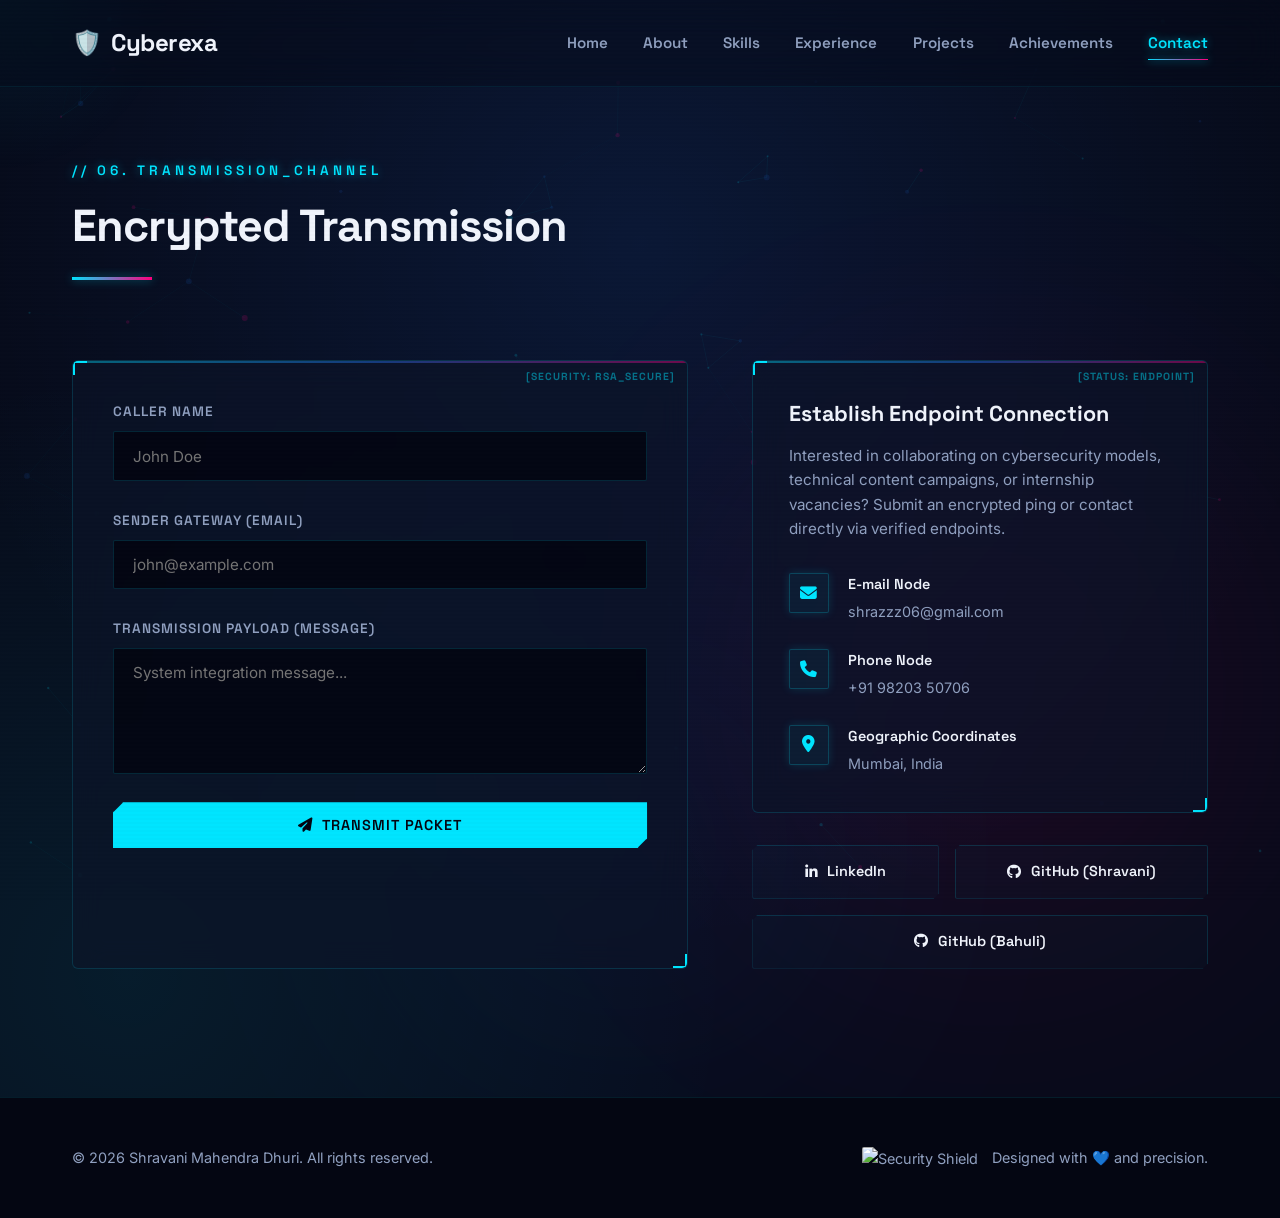
==== contact.html @ 8faf879d "Add files via upload" ====
<!DOCTYPE html>
<html lang="en">
<head>
    <meta charset="UTF-8">
    <meta name="viewport" content="width=device-width, initial-scale=1.0">
    <title>Contact | Shravani Mahendra Dhuri</title>
    
    <!-- SEO Meta Tags -->
    <meta name="description" content="Get in touch with Shravani Mahendra Dhuri for AI, data science, and cybersecurity collaborations. Send an encrypted message or contact her directly.">
    <meta name="author" content="Shravani Mahendra Dhuri">

    <!-- Fonts -->
    <link rel="preconnect" href="https://fonts.googleapis.com">
    <link rel="preconnect" href="https://fonts.gstatic.com" crossorigin>
    <link href="https://fonts.googleapis.com/css2?family=Inter:wght@300;400;500;600;700&family=Space+Grotesk:wght@400;500;600;700&display=swap" rel="stylesheet">
    
    <!-- Icons (FontAwesome) -->
    <link rel="stylesheet" href="https://cdnjs.cloudflare.com/ajax/libs/font-awesome/6.4.0/css/all.min.css">
    
    <!-- Favicon -->
    <link rel="icon" type="image/svg+xml" href="data:image/svg+xml,%3Csvg xmlns='http://www.w3.org/2000/svg' viewBox='0 0 24 24' fill='%2300E5FF'%3E%3Cpath d='M12 1L3 5v6c0 5.55 3.84 10.74 9 12 5.16-1.26 9-6.45 9-12V5l-9-4zm0 6c1.66 0 3 1.34 3 3s-1.34 3-3 3-3-1.34-3-3 1.34-3 3-3zm0 12c-2.7 0-5.06-1.37-6-3.46.03-1.99 4-3.04 6-3.04s5.97 1.05 6 3.04c-.94 2.09-3.3 3.46-6 3.46z'/%3E%3C/svg%3E">
    
    <!-- Custom CSS -->
    <link rel="stylesheet" href="style.css">
</head>
<body>

    <!-- Scroll Progress Indicator -->
    <div id="scroll-indicator" class="scroll-progress-bar"></div>

    <!-- Custom Cursor Glow Wrapper -->
    <div id="cursor-glow" class="custom-cursor-glow"></div>

    <!-- Cyber Background Canvas for Parallax Particles -->
    <canvas id="particles-canvas"></canvas>

    <!-- Background Ambient Glow Orbs -->
    <div class="glow-orb orb-2"></div>
    <div class="glow-orb orb-3"></div>

    <!-- Header Navigation -->
    <header class="navbar-container">
        <div class="navbar-wrapper">
            <!-- Logo -->
            <a href="index.html" class="nav-logo" id="brand-logo">
                <span class="logo-icon">🛡️</span> Cyberexa
            </a>

            <!-- Desktop Menu -->
            <nav class="desktop-menu" id="main-navigation">
                <a href="index.html" class="nav-link">Home</a>
                <a href="about.html" class="nav-link">About</a>
                <a href="skills.html" class="nav-link">Skills</a>
                <a href="index.html#experience" class="nav-link">Experience</a>
                <a href="index.html#projects" class="nav-link">Projects</a>
                <a href="index.html#achievements" class="nav-link">Achievements</a>
                <a href="contact.html" class="nav-link active">Contact</a>
            </nav>

            <!-- Hamburger Button -->
            <button class="hamburger-btn" id="menu-toggle" aria-label="Toggle Navigation Menu">
                <span class="bar"></span>
                <span class="bar"></span>
                <span class="bar"></span>
            </button>
        </div>
    </header>

    <!-- Mobile Navigation Drawer -->
    <div class="mobile-nav-drawer" id="mobile-drawer">
        <a href="index.html" class="mobile-link">Home</a>
        <a href="about.html" class="mobile-link">About</a>
        <a href="skills.html" class="mobile-link">Skills</a>
        <a href="index.html#experience" class="mobile-link">Experience</a>
        <a href="index.html#projects" class="mobile-link">Projects</a>
        <a href="index.html#achievements" class="mobile-link">Achievements</a>
        <a href="contact.html" class="mobile-link active">Contact</a>
    </div>

    <!-- Main Container -->
    <main>

        <!-- ================= CONTACT SECTION ================= -->
        <section class="section-padding" style="padding-top: 10rem;">
            <div class="container">
                <div class="section-header fade-up">
                    <span class="section-tag">// 06. TRANSMISSION_CHANNEL</span>
                    <h2 class="section-title">Encrypted Transmission</h2>
                    <div class="section-title-line"></div>
                </div>

                <div class="contact-grid">
                    <!-- Contact Form -->
                    <div class="contact-form-card glass-card fade-up">
                        <div class="card-accent-border"></div>
                        <span class="hud-tag">[SECURITY: RSA_SECURE]</span>
                        <form id="contact-form" action="#" method="POST">
                            <div class="form-group">
                                <label for="form-name">Caller Name</label>
                                <input type="text" id="form-name" name="name" placeholder="John Doe" required>
                            </div>
                            <div class="form-group">
                                <label for="form-email">Sender Gateway (Email)</label>
                                <input type="email" id="form-email" name="email" placeholder="john@example.com" required>
                            </div>
                            <div class="form-group">
                                <label for="form-message">Transmission Payload (Message)</label>
                                <textarea id="form-message" name="message" rows="5" placeholder="System integration message..." required></textarea>
                            </div>
                            <button type="submit" class="btn btn-primary btn-block" id="form-submit-btn">
                                <i class="fa-solid fa-paper-plane"></i> Transmit Packet
                            </button>
                            <div id="form-feedback" class="form-feedback-message"></div>
                        </form>
                    </div>

                    <!-- Contact Details / Info -->
                    <div class="contact-info-panel fade-up">
                        <div class="info-card glass-card">
                            <div class="card-accent-border"></div>
                            <span class="hud-tag">[STATUS: ENDPOINT]</span>
                            <h3 class="info-card-title">Establish Endpoint Connection</h3>
                            <p class="info-card-desc">
                                Interested in collaborating on cybersecurity models, technical content campaigns, or internship vacancies? Submit an encrypted ping or contact directly via verified endpoints.
                            </p>
                            
                            <ul class="direct-contact-list">
                                <li>
                                    <span class="contact-icon-wrapper"><i class="fa-solid fa-envelope"></i></span>
                                    <div>
                                        <h4 class="contact-item-title">E-mail Node</h4>
                                        <a href="mailto:shrazzz06@gmail.com" class="contact-item-link">shrazzz06@gmail.com</a>
                                    </div>
                                </li>
                                <li>
                                    <span class="contact-icon-wrapper"><i class="fa-solid fa-phone"></i></span>
                                    <div>
                                        <h4 class="contact-item-title">Phone Node</h4>
                                        <a href="tel:+919820350706" class="contact-item-link">+91 98203 50706</a>
                                    </div>
                                </li>
                                <li>
                                    <span class="contact-icon-wrapper"><i class="fa-solid fa-location-dot"></i></span>
                                    <div>
                                        <h4 class="contact-item-title">Geographic Coordinates</h4>
                                        <span class="contact-item-text">Mumbai, India</span>
                                    </div>
                                </li>
                            </ul>
                        </div>

                        <div class="social-channels">
                            <a href="https://linkedin.com/in/shravani-dhuri-986b6a317" target="_blank" class="social-btn linkedin" aria-label="LinkedIn Profile" rel="noopener">
                                <i class="fa-brands fa-linkedin-in"></i> LinkedIn
                            </a>
                            <a href="https://github.com/Shravanidhuri" target="_blank" class="social-btn github" aria-label="Shravani GitHub Profile" rel="noopener">
                                <i class="fa-brands fa-github"></i> GitHub (Shravani)
                            </a>
                            <a href="https://github.com/bahuli1203" target="_blank" class="social-btn github" aria-label="Bahuli GitHub Profile" rel="noopener">
                                <i class="fa-brands fa-github"></i> GitHub (Bahuli)
                            </a>
                        </div>
                    </div>
                </div>
            </div>
        </section>

    </main>

    <!-- Back to top button -->
    <button id="back-to-top" class="back-to-top-btn" aria-label="Back to Top">
        <i class="fa-solid fa-arrow-up"></i>
    </button>

    <!-- ================= FOOTER ================= -->
    <footer class="footer-container">
        <div class="container footer-wrapper">
            <p class="footer-copy">
                &copy; 2026 Shravani Mahendra Dhuri. All rights reserved.
            </p>
            <p class="footer-meta">
                <img src="https://img.shields.io/badge/Security-Secured-00E5FF?style=flat-square&logo=snyk" alt="Security Shield" style="height: 18px; border-radius: 2px; vertical-align: middle; margin-right: 10px;"> Designed with <span class="footer-heart">💙</span> and precision.
            </p>
        </div>
    </footer>

    <!-- Custom JS -->
    <script src="script.js"></script>
</body>
</html>
---- style.css ----
/* ==========================================
   CSS DESIGN SYSTEM & VARIABLE DEFINITIONS
   ========================================== */
:root {
    /* Color Palette */
    --bg-primary: #070B1A;
    --bg-secondary: #0D1326;
    --bg-darker: #040612;
    --cyan: #00E5FF;
    --cyan-glow: rgba(0, 229, 255, 0.45);
    --blue-accent: #2979FF;
    --blue-glow: rgba(41, 121, 255, 0.35);
    --pink: #FF007F; /* Cyber Pink */
    --pink-glow: rgba(255, 0, 127, 0.45);
    --text-primary: #F0F4FC;
    --text-secondary: #90A0C0;
    --border-color: rgba(0, 229, 255, 0.15);
    --border-hover: rgba(0, 229, 255, 0.5);
    --glass-bg: rgba(13, 20, 40, 0.65);
    
    /* Typography */
    --font-headings: 'Space Grotesk', sans-serif;
    --font-body: 'Inter', sans-serif;
    
    /* Transitions */
    --transition: all 0.3s cubic-bezier(0.4, 0, 0.2, 1);
}

/* ==========================================
   BASE & RESET STYLES WITH CYBER OVERLAYS
   ========================================== */
* {
    margin: 0;
    padding: 0;
    box-sizing: border-box;
}

html {
    scroll-behavior: smooth;
    scrollbar-width: thin;
    scrollbar-color: var(--cyan) var(--bg-darker);
}

body {
    background-color: var(--bg-primary);
    color: var(--text-primary);
    font-family: var(--font-body);
    line-height: 1.6;
    overflow-x: hidden;
    position: relative;
    background-image: 
        radial-gradient(circle at 50% 20%, rgba(41, 121, 255, 0.12) 0%, transparent 60%),
        radial-gradient(circle at 10% 80%, rgba(0, 229, 255, 0.08) 0%, transparent 40%);
}

/* Subtle CRT Scanline / Cyber Noise Overlay */
body::after {
    content: " ";
    display: block;
    position: fixed;
    top: 0;
    left: 0;
    bottom: 0;
    right: 0;
    background: linear-gradient(rgba(18, 16, 16, 0) 50%, rgba(0, 0, 0, 0.2) 50%);
    background-size: 100% 4px;
    z-index: 9999;
    pointer-events: none;
    opacity: 0.06;
}

/* Custom Scrollbar */
::-webkit-scrollbar {
    width: 6px;
}
::-webkit-scrollbar-track {
    background: var(--bg-darker);
}
::-webkit-scrollbar-thumb {
    background: var(--border-color);
    border-radius: 3px;
    border: 1px solid var(--bg-darker);
}
::-webkit-scrollbar-thumb:hover {
    background: var(--cyan);
    box-shadow: 0 0 12px var(--cyan);
}

/* Selection Highlight */
::selection {
    background: var(--cyan);
    color: var(--bg-darker);
}

/* ==========================================
   LAYOUT UTILITIES
   ========================================== */
.container {
    width: 100%;
    max-width: 1200px;
    margin: 0 auto;
    padding: 0 2rem;
}

.section-padding {
    padding: 8rem 0;
    position: relative;
}

.bg-darker {
    background-color: var(--bg-darker);
}

/* Section Header HUD elements */
.section-header {
    margin-bottom: 5rem;
    position: relative;
}

.section-tag {
    font-family: var(--font-headings);
    color: var(--cyan);
    font-size: 0.85rem;
    font-weight: 600;
    letter-spacing: 4px;
    display: block;
    margin-bottom: 0.5rem;
    text-shadow: 0 0 10px var(--cyan-glow);
    text-transform: uppercase;
}

.section-title {
    font-family: var(--font-headings);
    font-size: 2.8rem;
    font-weight: 700;
    letter-spacing: -1px;
    color: var(--text-primary);
    position: relative;
    display: inline-block;
    transition: var(--transition);
}

/* Heading hover text-glitch effect */
.section-title:hover {
    text-shadow: -2px 0 var(--cyan), 2px 0 var(--pink);
}

.section-title-line {
    width: 80px;
    height: 3px;
    background: linear-gradient(90deg, var(--cyan), var(--pink));
    margin-top: 1rem;
    box-shadow: 0 0 10px var(--cyan-glow);
}

.text-cyan {
    color: var(--cyan);
    text-shadow: 0 0 8px var(--cyan-glow);
}

/* ==========================================
   CYBER CARD BRACKETS (HUD VIBES)
   ========================================== */
.glass-card {
    background: var(--glass-bg);
    border: 1px solid var(--border-color);
    border-radius: 6px;
    backdrop-filter: blur(14px);
    -webkit-backdrop-filter: blur(14px);
    position: relative;
    overflow: hidden;
    transform-style: preserve-3d;
    transition: transform 0.15s ease-out, border-color 0.3s, box-shadow 0.3s;
}

.glass-card::before {
    content: '';
    position: absolute;
    top: 0; left: 0;
    width: 12px; height: 12px;
    border-top: 2px solid var(--cyan);
    border-left: 2px solid var(--cyan);
    z-index: 5;
    pointer-events: none;
    transition: var(--transition);
}

.glass-card::after {
    content: '';
    position: absolute;
    bottom: 0; right: 0;
    width: 12px; height: 12px;
    border-bottom: 2px solid var(--cyan);
    border-right: 2px solid var(--cyan);
    z-index: 5;
    pointer-events: none;
    transition: var(--transition);
}

.glass-card:hover {
    border-color: rgba(255, 0, 127, 0.4);
    box-shadow: 0 0 35px rgba(255, 0, 127, 0.15);
}

.glass-card:hover::before,
.glass-card:hover::after {
    width: 24px;
    height: 24px;
    border-color: var(--pink);
    box-shadow: 0 0 8px var(--pink-glow);
}

.card-accent-border {
    position: absolute;
    top: 0;
    left: 0;
    width: 100%;
    height: 2px;
    background: linear-gradient(90deg, var(--cyan), var(--blue-accent), var(--pink));
    opacity: 0.4;
    transition: var(--transition);
}

.glass-card:hover .card-accent-border {
    opacity: 1;
    box-shadow: 0 0 10px var(--cyan);
}

/* HUD Decorative tags */
.hud-tag {
    position: absolute;
    top: 8px;
    right: 12px;
    font-family: var(--font-headings);
    font-size: 0.65rem;
    color: rgba(0, 229, 255, 0.45);
    letter-spacing: 1px;
    font-weight: 700;
}

.glass-card:hover .hud-tag {
    color: var(--pink);
}

/* ==========================================
   AMBIENT GLOW ORBS
   ========================================== */
.glow-orb {
    position: absolute;
    border-radius: 50%;
    filter: blur(140px);
    z-index: -1;
    opacity: 0.12;
    pointer-events: none;
    animation: orb-pulse 10s ease-in-out infinite alternate;
}

.orb-1 {
    background: var(--cyan);
    width: 400px;
    height: 400px;
    top: 15%;
    left: 5%;
}

.orb-2 {
    background: var(--pink);
    width: 450px;
    height: 450px;
    bottom: 25%;
    right: 5%;
    animation-delay: 2s;
}

.orb-3 {
    background: var(--blue-accent);
    width: 350px;
    height: 350px;
    top: 55%;
    left: 35%;
    animation-delay: 4s;
}

@keyframes orb-pulse {
    from { transform: scale(1) translate(0, 0); opacity: 0.08; }
    to { transform: scale(1.2) translate(30px, -30px); opacity: 0.16; }
}

/* ==========================================
   SCROLL PROGRESS INDICATOR & CURSOR GLOW
   ========================================== */
.scroll-progress-bar {
    position: fixed;
    top: 0;
    left: 0;
    height: 3px;
    width: 0%;
    background: linear-gradient(90deg, var(--cyan) 0%, var(--blue-accent) 50%, var(--pink) 100%);
    box-shadow: 0 0 12px var(--cyan);
    z-index: 10000;
    transition: width 0.1s ease-out;
}

.custom-cursor-glow {
    position: fixed;
    width: 350px;
    height: 350px;
    background: radial-gradient(circle, rgba(0, 229, 255, 0.06) 0%, transparent 70%);
    border-radius: 50%;
    pointer-events: none;
    z-index: 1;
    transform: translate(-50%, -50%);
    transition: transform 0.1s ease-out;
}

/* Canvas network particles background */
#particles-canvas {
    position: fixed;
    top: 0;
    left: 0;
    width: 100vw;
    height: 100vh;
    z-index: 0;
    pointer-events: none;
}

/* ==========================================
   NAVBAR & STICKY HEADER
   ========================================== */
.navbar-container {
    position: fixed;
    top: 0;
    left: 0;
    width: 100%;
    z-index: 90;
    background: rgba(7, 11, 26, 0.4);
    border-bottom: 1px solid rgba(0, 229, 255, 0.08);
    backdrop-filter: blur(18px);
    -webkit-backdrop-filter: blur(18px);
    transition: var(--transition);
}

.navbar-container.scrolled {
    background: rgba(4, 6, 18, 0.9);
    border-bottom-color: rgba(255, 0, 127, 0.35);
    box-shadow: 0 5px 25px rgba(0, 0, 0, 0.5);
}

.navbar-wrapper {
    display: flex;
    justify-content: space-between;
    align-items: center;
    max-width: 1200px;
    margin: 0 auto;
    padding: 1.5rem 2rem;
    transition: var(--transition);
}

.navbar-container.scrolled .navbar-wrapper {
    padding: 1rem 2rem;
}

.nav-logo {
    font-family: var(--font-headings);
    font-size: 1.5rem;
    font-weight: 700;
    color: var(--text-primary);
    text-decoration: none;
    display: flex;
    align-items: center;
    gap: 0.6rem;
    letter-spacing: -0.5px;
    transition: var(--transition);
}

.nav-logo:hover {
    color: var(--cyan);
    text-shadow: 0 0 12px var(--cyan);
}

.desktop-menu {
    display: flex;
    gap: 2.2rem;
}

.nav-link {
    color: var(--text-secondary);
    text-decoration: none;
    font-family: var(--font-headings);
    font-size: 0.95rem;
    font-weight: 600;
    position: relative;
    padding: 0.3rem 0;
    transition: var(--transition);
}

.nav-link:hover {
    color: var(--cyan);
    text-shadow: 0 0 8px var(--cyan-glow);
}

.nav-link.active {
    color: var(--cyan);
    text-shadow: 0 0 8px var(--cyan-glow);
}

.nav-link::after {
    content: '';
    position: absolute;
    bottom: 0;
    left: 0;
    width: 0%;
    height: 1.5px;
    background: linear-gradient(90deg, var(--cyan), var(--pink));
    box-shadow: 0 0 8px var(--cyan);
    transition: var(--transition);
}

.nav-link:hover::after,
.nav-link.active::after {
    width: 100%;
}

/* Hamburger button */
.hamburger-btn {
    display: none;
    flex-direction: column;
    justify-content: space-between;
    width: 24px;
    height: 18px;
    background: transparent;
    border: none;
    cursor: pointer;
    z-index: 100;
}

.hamburger-btn .bar {
    width: 100%;
    height: 2px;
    background-color: var(--text-primary);
    transition: var(--transition);
}

.hamburger-btn.open .bar:nth-child(1) {
    transform: rotate(45deg) translate(5px, 5px);
    background-color: var(--cyan);
}

.hamburger-btn.open .bar:nth-child(2) {
    opacity: 0;
}

.hamburger-btn.open .bar:nth-child(3) {
    transform: rotate(-45deg) translate(6px, -7px);
    background-color: var(--cyan);
}

/* Mobile drawer menu */
.mobile-nav-drawer {
    position: fixed;
    top: 0;
    right: -100%;
    width: 290px;
    height: 100vh;
    background: rgba(13, 19, 38, 0.95);
    border-left: 1px solid var(--border-color);
    box-shadow: -10px 0 35px rgba(0, 0, 0, 0.6);
    z-index: 85;
    display: flex;
    flex-direction: column;
    padding: 8rem 2.5rem;
    gap: 1.5rem;
    transition: var(--transition);
    backdrop-filter: blur(25px);
}

.mobile-nav-drawer.open {
    right: 0;
}

.mobile-link {
    color: var(--text-secondary);
    text-decoration: none;
    font-family: var(--font-headings);
    font-size: 1.25rem;
    font-weight: 600;
    padding-bottom: 0.5rem;
    border-bottom: 1px solid rgba(255, 255, 255, 0.05);
    transition: var(--transition);
}

.mobile-link:hover,
.mobile-link.active {
    color: var(--cyan);
    border-bottom-color: var(--cyan);
    text-shadow: 0 0 10px var(--cyan-glow);
}

/* ==========================================
   ANGLED BUTTON CYBER DESIGN
   ========================================== */
.btn {
    display: inline-flex;
    align-items: center;
    gap: 0.6rem;
    padding: 0.8rem 1.8rem;
    font-family: var(--font-headings);
    font-size: 0.9rem;
    font-weight: 600;
    text-decoration: none;
    cursor: pointer;
    text-transform: uppercase;
    letter-spacing: 1px;
    clip-path: polygon(10px 0%, 100% 0%, 100% calc(100% - 10px), calc(100% - 10px) 100%, 0% 100%, 0% 10px);
    transition: var(--transition);
}

.btn-primary {
    background: var(--cyan);
    color: var(--bg-darker);
    border: 1px solid var(--cyan);
    box-shadow: 0 0 15px rgba(0, 229, 255, 0.35);
}

.btn-primary:hover {
    background: transparent;
    color: var(--cyan);
    box-shadow: 0 0 25px rgba(0, 229, 255, 0.7);
    text-shadow: 0 0 5px var(--cyan);
}

.btn-outline {
    background: transparent;
    color: var(--text-primary);
    border: 1px solid var(--cyan);
    box-shadow: 0 0 10px rgba(0, 229, 255, 0.1);
}

.btn-outline:hover {
    background: rgba(0, 229, 255, 0.08);
    box-shadow: 0 0 20px rgba(0, 229, 255, 0.3);
    color: var(--cyan);
    text-shadow: 0 0 5px var(--cyan);
}

.btn-block {
    display: flex;
    justify-content: center;
    width: 100%;
}

/* ==========================================
   HERO SECTION WITH GLITCH AND ANIMATED GRID
   ========================================== */
.hero-section {
    position: relative;
    min-height: 100vh;
    display: flex;
    align-items: center;
    overflow: hidden;
    z-index: 2;
}

.cyber-grid-overlay {
    position: absolute;
    inset: 0;
    background-image: 
        linear-gradient(rgba(0, 229, 255, 0.03) 1.5px, transparent 1.5px),
        linear-gradient(90deg, rgba(0, 229, 255, 0.03) 1.5px, transparent 1.5px);
    background-size: 60px 60px;
    z-index: -1;
    pointer-events: none;
    animation: grid-drift 40s linear infinite;
}

@keyframes grid-drift {
    from { background-position: 0 0; }
    to { background-position: 120px 120px; }
}

.hero-container {
    display: grid;
    grid-template-columns: 1.25fr 0.75fr;
    gap: 4rem;
    align-items: center;
    padding-top: 5rem;
}

.cyber-badge {
    display: inline-flex;
    align-items: center;
    gap: 0.6rem;
    background: rgba(0, 229, 255, 0.08);
    border: 1px solid var(--cyan);
    padding: 0.4rem 1.1rem;
    border-radius: 2px;
    font-family: var(--font-headings);
    font-size: 0.75rem;
    font-weight: 700;
    letter-spacing: 2px;
    color: var(--cyan);
    margin-bottom: 2rem;
    box-shadow: 0 0 10px rgba(0, 229, 255, 0.15);
}

.badge-dot {
    width: 6px;
    height: 6px;
    background-color: var(--cyan);
    border-radius: 50%;
    box-shadow: 0 0 8px var(--cyan);
    animation: pulse 1.2s infinite;
}

@keyframes pulse {
    0%, 100% { transform: scale(1); opacity: 0.4; }
    50% { transform: scale(1.4); opacity: 1; }
}

.hero-title {
    font-family: var(--font-headings);
    font-size: 4.2rem;
    line-height: 1.1;
    font-weight: 700;
    margin-bottom: 1.2rem;
    letter-spacing: -2px;
    background: linear-gradient(135deg, #FFFFFF 40%, var(--text-secondary) 70%, var(--pink) 100%);
    -webkit-background-clip: text;
    -webkit-text-fill-color: transparent;
}

.hero-subtitle {
    font-size: 1.6rem;
    font-weight: 600;
    color: var(--cyan);
    margin-bottom: 1.8rem;
    display: flex;
    align-items: center;
    text-shadow: 0 0 12px rgba(0, 229, 255, 0.3);
}

.hero-subtitle .cursor {
    margin-left: 0.2rem;
    font-weight: 400;
    animation: cursor-blink 1s steps(2, start) infinite;
}

@keyframes cursor-blink {
    to { visibility: hidden; }
}

.hero-description {
    color: var(--text-secondary);
    font-size: 1.1rem;
    margin-bottom: 2.8rem;
    max-width: 600px;
}

.hero-buttons {
    display: flex;
    flex-wrap: wrap;
    gap: 1.2rem;
}

/* Profile Visual Wrapper */
.hero-visual-content {
    display: flex;
    justify-content: center;
    position: relative;
}

.avatar-hexagon-wrapper {
    position: relative;
    width: 320px;
    height: 320px;
}

.avatar-glow-ring {
    position: absolute;
    inset: -12px;
    border-radius: 50%;
    background: linear-gradient(135deg, var(--cyan), var(--blue-accent), var(--pink));
    filter: blur(20px);
    opacity: 0.4;
    animation: spin-slow 20s linear infinite;
}

.avatar-border {
    width: 100%;
    height: 100%;
    border-radius: 50%;
    background: linear-gradient(135deg, var(--cyan), var(--blue-accent), var(--pink));
    padding: 3px;
    box-shadow: 0 0 35px rgba(0, 229, 255, 0.3);
    overflow: hidden;
    position: relative;
}

/* Grid scanning filter on picture */
.avatar-border::after {
    content: '';
    position: absolute;
    inset: 0;
    background: linear-gradient(to bottom, transparent 95%, rgba(0, 229, 255, 0.2) 95%);
    background-size: 100% 6px;
    pointer-events: none;
}

.avatar-img {
    width: 100%;
    height: 100%;
    object-fit: cover;
    border-radius: 50%;
    background-color: var(--bg-secondary);
    transition: transform 0.5s ease;
}

.avatar-border:hover .avatar-img {
    transform: scale(1.05);
}

.floating-badge {
    position: absolute;
    width: 46px;
    height: 46px;
    border-radius: 50%;
    background: rgba(4, 6, 18, 0.9);
    border: 1.5px solid var(--cyan);
    display: flex;
    align-items: center;
    justify-content: center;
    color: var(--cyan);
    font-size: 1.15rem;
    box-shadow: 0 0 20px rgba(0, 229, 255, 0.4);
    animation: float 4s ease-in-out infinite;
}

.fb-1 { top: 10%; left: -8%; animation-delay: 0s; }
.fb-2 { bottom: 12%; right: -8%; animation-delay: 1.2s; }
.fb-3 { top: 80%; left: 0%; animation-delay: 2.4s; }

@keyframes float {
    0% { transform: translateY(0px) rotate(0deg); }
    50% { transform: translateY(-12px) rotate(6deg); }
    100% { transform: translateY(0px) rotate(0deg); }
}

@keyframes spin-slow {
    to { transform: rotate(360deg); }
}

.scroll-down-indicator {
    position: absolute;
    bottom: 2.5rem;
    left: 50%;
    transform: translateX(-50%);
    color: var(--text-secondary);
    font-size: 1.3rem;
    animation: bounce 2s infinite;
    z-index: 10;
    transition: var(--transition);
}

.scroll-down-indicator:hover {
    color: var(--cyan);
    text-shadow: 0 0 10px var(--cyan);
}

@keyframes bounce {
    0%, 20%, 50%, 80%, 100% { transform: translateY(0) translateX(-50%); }
    40% { transform: translateY(-12px) translateX(-50%); }
    60% { transform: translateY(-6px) translateX(-50%); }
}

/* ==========================================
   ABOUT SECTION WITH HUD Dossier
   ========================================== */
.about-grid {
    display: grid;
    grid-template-columns: 1fr 1fr;
    gap: 3rem;
}

.about-info-card {
    height: 100%;
}

.terminal-header {
    background: rgba(4, 6, 18, 0.95);
    padding: 0.9rem 1.4rem;
    border-bottom: 1px solid rgba(0, 229, 255, 0.2);
    display: flex;
    align-items: center;
    gap: 0.5rem;
}

.terminal-dot {
    width: 10px;
    height: 10px;
    border-radius: 50%;
    display: inline-block;
}

.terminal-dot.red { background-color: #FF5F56; }
.terminal-dot.yellow { background-color: #FFBD2E; }
.terminal-dot.green { background-color: #27C93F; }

.terminal-title {
    font-family: var(--font-headings);
    font-size: 0.75rem;
    color: var(--cyan);
    margin-left: auto;
    letter-spacing: 2px;
    font-weight: 700;
}

.terminal-body {
    padding: 2.2rem;
}

.font-mono {
    font-family: 'Courier New', Courier, monospace;
}

.t-line {
    color: var(--cyan);
    margin-bottom: 0.6rem;
}

.t-prompt {
    color: var(--cyan);
    font-weight: 700;
}

.t-response {
    color: var(--text-primary);
    margin-bottom: 2rem;
    line-height: 1.8;
}

.t-response.json-data {
    color: #82B1FF;
}

.t-response.text-data {
    color: #CFD8DC;
}

/* Academic Timeline */
.academic-timeline-card {
    padding: 2.5rem;
}

.card-title {
    font-family: var(--font-headings);
    font-size: 1.4rem;
    margin-bottom: 2.2rem;
    display: flex;
    align-items: center;
    gap: 0.6rem;
}

.education-card-highlight {
    background: rgba(0, 229, 255, 0.04);
    border: 1px dashed var(--cyan);
    border-radius: 4px;
    padding: 1.6rem;
    margin-bottom: 2.2rem;
}

.edu-header {
    display: flex;
    justify-content: space-between;
    align-items: flex-start;
    margin-bottom: 0.5rem;
}

.edu-degree {
    font-family: var(--font-headings);
    font-weight: 700;
    font-size: 1.15rem;
    color: var(--text-primary);
}

.edu-score {
    color: var(--cyan);
    font-family: var(--font-headings);
    font-weight: 700;
    background: rgba(0, 229, 255, 0.12);
    padding: 0.2rem 0.6rem;
    border-radius: 2px;
    font-size: 0.85rem;
    white-space: nowrap;
    border: 1px solid var(--cyan);
}

.edu-institution {
    color: var(--text-secondary);
    font-size: 0.95rem;
    margin-bottom: 0.5rem;
}

.edu-period {
    font-size: 0.85rem;
    color: var(--cyan);
    font-weight: 600;
}

/* Timeline components */
.timeline {
    position: relative;
    padding-left: 2rem;
}

.timeline::before {
    content: '';
    position: absolute;
    left: 4.5px;
    top: 5px;
    width: 2px;
    height: calc(100% - 10px);
    background-color: rgba(0, 229, 255, 0.15);
}

.timeline-item {
    position: relative;
    margin-bottom: 1.8rem;
}

.timeline-item:last-child {
    margin-bottom: 0;
}

.timeline-dot {
    position: absolute;
    left: -2rem;
    top: 6px;
    width: 11px;
    height: 11px;
    background-color: var(--bg-primary);
    border: 2px solid var(--cyan);
    border-radius: 50%;
    z-index: 2;
    box-shadow: 0 0 6px var(--cyan);
    transition: var(--transition);
}

.timeline-item:hover .timeline-dot {
    background-color: var(--cyan);
    box-shadow: 0 0 12px var(--cyan);
}

.timeline-content {
    background: rgba(255, 255, 255, 0.01);
    padding: 0.5rem 0.8rem;
    border-radius: 4px;
}

.timeline-title {
    font-family: var(--font-headings);
    font-size: 1.05rem;
    font-weight: 600;
    color: var(--text-primary);
}

.timeline-sub {
    color: var(--text-secondary);
    font-size: 0.9rem;
    margin: 0.2rem 0;
}

.timeline-date {
    font-size: 0.8rem;
    color: var(--cyan);
    opacity: 0.7;
    font-weight: 600;
}

/* ==========================================
   SKILLS SECTION (PROGRESS BARS & CARDS)
   ========================================== */
.skills-grid {
    display: grid;
    grid-template-columns: repeat(auto-fit, minmax(250px, 1fr));
    gap: 2rem;
}

.skill-category-card {
    padding: 2.2rem;
}

.skill-card-title {
    font-family: var(--font-headings);
    font-size: 1.3rem;
    margin-bottom: 2rem;
    display: flex;
    align-items: center;
    gap: 0.6rem;
}

.skill-list {
    display: flex;
    flex-direction: column;
    gap: 1.5rem;
}

.skill-item {
    display: flex;
    flex-direction: column;
    gap: 0.5rem;
}

.skill-info {
    display: flex;
    justify-content: space-between;
    font-size: 0.9rem;
    font-weight: 500;
    color: var(--text-secondary);
}

.progress-bar-bg {
    width: 100%;
    height: 5px;
    background-color: rgba(255, 255, 255, 0.06);
    border-radius: 100px;
    overflow: hidden;
}

.progress-bar-fill {
    height: 100%;
    border-radius: 100px;
    background: linear-gradient(90deg, var(--blue-accent), var(--cyan), var(--pink));
    box-shadow: 0 0 10px rgba(0, 229, 255, 0.4);
    width: 0%;
    transition: width 1.5s cubic-bezier(0.1, 0.8, 0.2, 1);
}

.skill-category-card:hover .progress-bar-fill {
    box-shadow: 0 0 18px rgba(0, 229, 255, 0.7);
}

/* ==========================================
   EXPERIENCE SECTION (TIMELINE CARDS)
   ========================================== */
.vertical-timeline {
    position: relative;
    max-width: 900px;
    margin: 0 auto;
    padding-left: 2rem;
}

.vertical-timeline::before {
    content: '';
    position: absolute;
    left: 4.5px;
    top: 0;
    width: 2px;
    height: 100%;
    background-color: rgba(0, 229, 255, 0.15);
}

.timeline-block {
    position: relative;
    margin-bottom: 3.5rem;
}

.timeline-block:last-child {
    margin-bottom: 0;
}

.timeline-marker {
    position: absolute;
    left: -2rem;
    top: 24px;
    width: 11px;
    height: 11px;
    border-radius: 50%;
    background-color: var(--bg-primary);
    border: 2px solid var(--cyan);
    z-index: 2;
    box-shadow: 0 0 8px var(--cyan);
    transition: var(--transition);
}

.timeline-block:hover .timeline-marker {
    background-color: var(--cyan);
    box-shadow: 0 0 15px var(--cyan);
}

.timeline-card {
    padding: 2.2rem;
}

.timeline-card-header {
    display: flex;
    justify-content: space-between;
    align-items: flex-start;
    flex-wrap: wrap;
    gap: 1rem;
    margin-bottom: 1.2rem;
}

.role-title {
    font-family: var(--font-headings);
    font-size: 1.3rem;
    font-weight: 700;
    color: var(--text-primary);
    margin-bottom: 0.3rem;
}

.company-name {
    color: var(--cyan);
    font-size: 0.95rem;
    font-weight: 600;
    display: flex;
    align-items: center;
    gap: 0.4rem;
}

.job-duration {
    font-family: var(--font-headings);
    font-size: 0.85rem;
    color: var(--cyan);
    background: rgba(0, 229, 255, 0.05);
    border: 1px solid var(--border-color);
    padding: 0.3rem 0.8rem;
    border-radius: 2px;
    font-weight: 600;
}

.job-description {
    color: var(--text-secondary);
    font-size: 0.95rem;
    line-height: 1.7;
}

/* ==========================================
   PROJECTS SECTION WITH 3D STRUCTURAL VISUALS
   ========================================== */
.projects-grid {
    display: grid;
    grid-template-columns: repeat(auto-fit, minmax(280px, 1fr));
    gap: 2.5rem;
}

.project-card {
    display: flex;
    flex-direction: column;
    height: 100%;
}

.project-media-placeholder-3d {
    height: 200px;
    background: linear-gradient(135deg, #050814 0%, #0d122b 100%);
    border-bottom: 1px solid var(--border-color);
    position: relative;
    display: flex;
    align-items: center;
    justify-content: center;
    perspective: 800px;
    overflow: hidden;
    transition: var(--transition);
}

.project-media-3d-card {
    width: 140px;
    height: 100px;
    background: rgba(13, 19, 38, 0.85);
    border: 1.5px solid var(--cyan);
    box-shadow: 0 10px 30px rgba(0, 229, 255, 0.2);
    border-radius: 4px;
    display: flex;
    align-items: center;
    justify-content: center;
    color: var(--cyan);
    font-size: 2.2rem;
    transform: rotateY(-22deg) rotateX(12deg) translateZ(10px);
    transform-style: preserve-3d;
    transition: var(--transition);
    position: relative;
}

.inner-3d-icon {
    filter: drop-shadow(0 0 8px var(--cyan));
    transition: var(--transition);
}

.project-cyber-glitch {
    position: absolute;
    inset: 0;
    background-image: 
        radial-gradient(circle at 70% 30%, rgba(0, 229, 255, 0.06) 0%, transparent 60%),
        linear-gradient(rgba(0, 229, 255, 0.05) 1px, transparent 1px);
    background-size: 15px 15px;
    opacity: 0.6;
}

.project-media-placeholder-3d::after {
    content: '';
    position: absolute;
    left: 0;
    top: 0;
    width: 100%;
    height: 100%;
    background: linear-gradient(rgba(18, 16, 16, 0) 50%, rgba(0, 229, 255, 0.08) 50%);
    background-size: 100% 4px;
    pointer-events: none;
}

/* 3D Visual Cards hover state */
.project-card:hover .project-media-3d-card {
    transform: rotateY(0deg) rotateX(0deg) translateZ(30px) scale(1.1);
    border-color: var(--pink);
    color: var(--pink);
    box-shadow: 0 15px 40px rgba(255, 0, 127, 0.45);
}

.project-card:hover .inner-3d-icon {
    filter: drop-shadow(0 0 12px var(--pink-glow));
}

.project-active-pulse {
    position: absolute;
    top: 8px;
    right: 8px;
    width: 8px;
    height: 8px;
    background-color: var(--cyan);
    border-radius: 50%;
    box-shadow: 0 0 10px var(--cyan);
    animation: pulse 1.5s infinite;
}

.project-card:hover .project-active-pulse {
    background-color: var(--pink);
    box-shadow: 0 0 10px var(--pink);
}

.project-content {
    padding: 2rem;
    display: flex;
    flex-direction: column;
    flex-grow: 1;
}

.project-title {
    font-family: var(--font-headings);
    font-size: 1.35rem;
    font-weight: 700;
    margin-bottom: 0.8rem;
    color: var(--text-primary);
    transition: var(--transition);
}

.project-card:hover .project-title {
    color: var(--pink);
    text-shadow: 0 0 5px var(--pink-glow);
}

.project-desc {
    color: var(--text-secondary);
    font-size: 0.95rem;
    line-height: 1.65;
    margin-bottom: 1.8rem;
    flex-grow: 1;
}

.project-tags {
    display: flex;
    flex-wrap: wrap;
    gap: 0.5rem;
    margin-bottom: 1.8rem;
}

.tag {
    font-size: 0.75rem;
    font-family: var(--font-headings);
    font-weight: 600;
    background-color: rgba(0, 229, 255, 0.04);
    border: 1px solid rgba(0, 229, 255, 0.15);
    color: var(--text-secondary);
    padding: 0.25rem 0.7rem;
    border-radius: 2px;
}

.project-card:hover .tag {
    border-color: var(--pink);
    color: var(--pink);
    text-shadow: 0 0 3px var(--pink-glow);
}

.project-links {
    margin-top: auto;
}

.btn-project {
    display: inline-flex;
    align-items: center;
    gap: 0.5rem;
    color: var(--text-primary);
    text-decoration: none;
    font-family: var(--font-headings);
    font-size: 0.9rem;
    font-weight: 600;
    border-bottom: 1px solid rgba(0, 229, 255, 0.2);
    padding-bottom: 0.2rem;
    text-transform: uppercase;
    letter-spacing: 1px;
    transition: var(--transition);
}

.btn-project:hover {
    color: var(--pink);
    border-bottom-color: var(--pink);
    text-shadow: 0 0 8px var(--pink-glow);
}

/* ==========================================
   ACHIEVEMENTS SECTION (COUNTERS)
   ========================================== */
.achievements-grid {
    display: grid;
    grid-template-columns: repeat(auto-fit, minmax(260px, 1fr));
    gap: 2.2rem;
}

.achievement-card {
    padding: 2.5rem 2rem;
    text-align: center;
    display: flex;
    flex-direction: column;
    align-items: center;
}

.achievement-icon {
    font-size: 2.6rem;
    margin-bottom: 1.2rem;
    filter: drop-shadow(0 0 10px var(--cyan-glow));
    transition: var(--transition);
}

.achievement-card:hover .achievement-icon {
    transform: scale(1.18) rotate(6deg);
    filter: drop-shadow(0 0 12px var(--pink-glow));
}

.achievement-heading {
    font-family: var(--font-headings);
    font-size: 1.2rem;
    font-weight: 700;
    color: var(--text-secondary);
    margin-bottom: 0.8rem;
}

.counter-wrapper {
    font-family: var(--font-headings);
    font-size: 2.8rem;
    font-weight: 700;
    color: var(--cyan);
    margin-bottom: 1rem;
    display: flex;
    align-items: baseline;
    justify-content: center;
    gap: 0.2rem;
    text-shadow: 0 0 15px rgba(0, 229, 255, 0.35);
}

.achievement-card:hover .counter-wrapper {
    color: var(--pink);
    text-shadow: 0 0 15px rgba(255, 0, 127, 0.45);
}

.count-prefix, .count-label {
    font-size: 1.15rem;
    color: var(--text-primary);
    font-weight: 600;
}

.count-suffix {
    font-size: 1.6rem;
    color: var(--cyan);
}

.achievement-card:hover .count-suffix {
    color: var(--pink);
}

.achievement-details {
    color: var(--text-secondary);
    font-size: 0.95rem;
    line-height: 1.5;
}

/* ==========================================
   CONTACT SECTION (FORMS & DETAILS)
   ========================================== */
.contact-grid {
    display: grid;
    grid-template-columns: 1.15fr 0.85fr;
    gap: 4rem;
}

.contact-form-card {
    padding: 2.5rem;
}

.form-group {
    display: flex;
    flex-direction: column;
    gap: 0.5rem;
    margin-bottom: 1.8rem;
}

.form-group label {
    font-family: var(--font-headings);
    font-size: 0.85rem;
    font-weight: 600;
    letter-spacing: 1px;
    text-transform: uppercase;
    color: var(--text-secondary);
}

.form-group input,
.form-group textarea {
    background-color: rgba(4, 6, 18, 0.85);
    border: 1px solid var(--border-color);
    border-radius: 2px;
    padding: 0.9rem 1.2rem;
    font-family: var(--font-body);
    font-size: 0.95rem;
    color: var(--text-primary);
    outline: none;
    transition: var(--transition);
}

.form-group input:focus,
.form-group textarea:focus {
    border-color: var(--pink);
    box-shadow: 0 0 15px rgba(255, 0, 127, 0.15);
}

.form-feedback-message {
    margin-top: 1.2rem;
    font-size: 0.9rem;
    font-weight: 600;
    text-align: center;
    min-height: 20px;
}

.form-feedback-message.success {
    color: #00E676;
    text-shadow: 0 0 8px rgba(0, 230, 118, 0.3);
}

.form-feedback-message.error {
    color: #FF1744;
    text-shadow: 0 0 8px rgba(255, 23, 68, 0.3);
}

/* Info Panel */
.contact-info-panel {
    display: flex;
    flex-direction: column;
    justify-content: space-between;
    gap: 2rem;
}

.info-card {
    padding: 2.2rem;
}

.info-card-title {
    font-family: var(--font-headings);
    font-size: 1.35rem;
    font-weight: 700;
    margin-bottom: 0.8rem;
}

.info-card-desc {
    color: var(--text-secondary);
    font-size: 0.95rem;
    line-height: 1.6;
    margin-bottom: 2rem;
}

.direct-contact-list {
    list-style: none;
    display: flex;
    flex-direction: column;
    gap: 1.5rem;
}

.direct-contact-list li {
    display: flex;
    gap: 1.2rem;
    align-items: flex-start;
}

.contact-icon-wrapper {
    width: 40px;
    height: 40px;
    border-radius: 2px;
    background: rgba(0, 229, 255, 0.05);
    border: 1px solid rgba(0, 229, 255, 0.2);
    display: flex;
    align-items: center;
    justify-content: center;
    color: var(--cyan);
    font-size: 1.05rem;
    box-shadow: 0 0 10px rgba(0, 229, 255, 0.15);
    flex-shrink: 0;
}

.contact-item-title {
    font-family: var(--font-headings);
    font-size: 0.9rem;
    font-weight: 600;
    color: var(--text-primary);
    margin-bottom: 0.2rem;
}

.contact-item-link,
.contact-item-text {
    color: var(--text-secondary);
    font-size: 0.9rem;
    text-decoration: none;
    transition: var(--transition);
}

.contact-item-link:hover {
    color: var(--cyan);
    text-shadow: 0 0 8px var(--cyan-glow);
}

.social-channels {
    display: flex;
    gap: 1rem;
    flex-wrap: wrap;
}

.social-btn {
    flex-grow: 1;
    display: inline-flex;
    align-items: center;
    justify-content: center;
    gap: 0.6rem;
    padding: 0.9rem;
    border-radius: 2px;
    text-decoration: none;
    font-family: var(--font-headings);
    font-size: 0.9rem;
    font-weight: 600;
    color: var(--text-primary);
    border: 1px solid rgba(0, 229, 255, 0.15);
    background: rgba(0, 229, 255, 0.02);
    clip-path: polygon(5px 0%, 100% 0%, 100% calc(100% - 5px), calc(100% - 5px) 100%, 0% 100%, 0% 5px);
    transition: var(--transition);
}

.social-btn:hover {
    color: var(--bg-darker);
    font-weight: 700;
}

.social-btn.linkedin:hover {
    background-color: #00E5FF;
    border-color: #00E5FF;
    box-shadow: 0 0 15px rgba(0, 229, 255, 0.5);
}

.social-btn.github:hover {
    background-color: #F0F4FC;
    border-color: #F0F4FC;
    box-shadow: 0 0 15px rgba(240, 244, 252, 0.5);
}

.social-btn.youtube:hover {
    background-color: #FF0000;
    border-color: #FF0000;
    box-shadow: 0 0 15px rgba(255, 0, 0, 0.5);
}

/* ==========================================
   BACK TO TOP BUTTON
   ========================================== */
.back-to-top-btn {
    position: fixed;
    bottom: 2rem;
    right: 2rem;
    width: 44px;
    height: 44px;
    border-radius: 50%;
    background-color: var(--bg-secondary);
    border: 1px solid var(--border-color);
    color: var(--cyan);
    font-size: 1.1rem;
    display: flex;
    align-items: center;
    justify-content: center;
    cursor: pointer;
    opacity: 0;
    visibility: hidden;
    z-index: 80;
    box-shadow: 0 0 15px rgba(0, 229, 255, 0.25);
    transition: var(--transition);
}

.back-to-top-btn.visible {
    opacity: 1;
    visibility: visible;
}

.back-to-top-btn:hover {
    background-color: var(--pink);
    color: var(--bg-darker);
    box-shadow: 0 0 25px var(--pink);
    border-color: var(--pink);
    transform: translateY(-4px);
}

/* ==========================================
   FOOTER STYLING
   ========================================== */
.footer-container {
    background-color: var(--bg-darker);
    border-top: 1px solid rgba(0, 229, 255, 0.1);
    padding: 3rem 0;
    position: relative;
    z-index: 2;
}

.footer-wrapper {
    display: flex;
    justify-content: space-between;
    align-items: center;
    flex-wrap: wrap;
    gap: 1.5rem;
}

.footer-copy {
    color: var(--text-secondary);
    font-size: 0.9rem;
}

.footer-meta {
    font-size: 0.9rem;
    color: var(--text-secondary);
}

.footer-heart {
    color: var(--pink);
    display: inline-block;
    animation: heart-beat 1.5s infinite;
}

@keyframes heart-beat {
    0%, 100% { transform: scale(1); }
    50% { transform: scale(1.25); }
}

/* ==========================================
   FADE UP ON SCROLL ANIMATIONS
   ========================================== */
.fade-up {
    opacity: 0;
    transform: translateY(30px);
    transition: opacity 0.8s ease-out, transform 0.8s ease-out;
}

.fade-up.visible {
    opacity: 1;
    transform: translateY(0);
}

/* ==========================================
   RESPONSIVE DESIGN (MEDIA QUERIES)
   ========================================== */
@media (max-width: 1024px) {
    .hero-title {
        font-size: 3.4rem;
    }
    
    .hero-container {
        gap: 2rem;
    }
    
    .avatar-hexagon-wrapper {
        width: 270px;
        height: 270px;
    }
}

@media (max-width: 900px) {
    .section-padding {
        padding: 5rem 0;
    }
    
    .hero-container {
        grid-template-columns: 1fr;
        text-align: center;
        padding-top: 8rem;
    }
    
    .hero-visual-content {
        order: -1;
    }
    
    .hero-description {
        margin: 0 auto 2.5rem;
    }
    
    .hero-buttons {
        justify-content: center;
    }
    
    .about-grid {
        grid-template-columns: 1fr;
        gap: 2.5rem;
    }
    
    .contact-grid {
        grid-template-columns: 1fr;
        gap: 3rem;
    }
}

@media (max-width: 768px) {
    .desktop-menu {
        display: none;
    }
    
    .hamburger-btn {
        display: flex;
    }
    
    .hero-title {
        font-size: 2.6rem;
    }
    
    .hero-subtitle {
        font-size: 1.3rem;
        justify-content: center;
    }
    
    .section-title {
        font-size: 2rem;
    }
}

@media (max-width: 480px) {
    .container {
        padding: 0 1.2rem;
    }
    
    .navbar-wrapper {
        padding: 1.2rem;
    }
    
    .navbar-container.scrolled .navbar-wrapper {
        padding: 0.9rem 1.2rem;
    }
    
    .hero-title {
        font-size: 2.3rem;
    }
    
    .hero-buttons {
        flex-direction: column;
        width: 100%;
    }
    
    .hero-buttons .btn {
        width: 100%;
        justify-content: center;
    }
    
    .terminal-body {
        padding: 1.2rem;
    }
    
    .contact-form-card {
        padding: 1.8rem;
    }
}
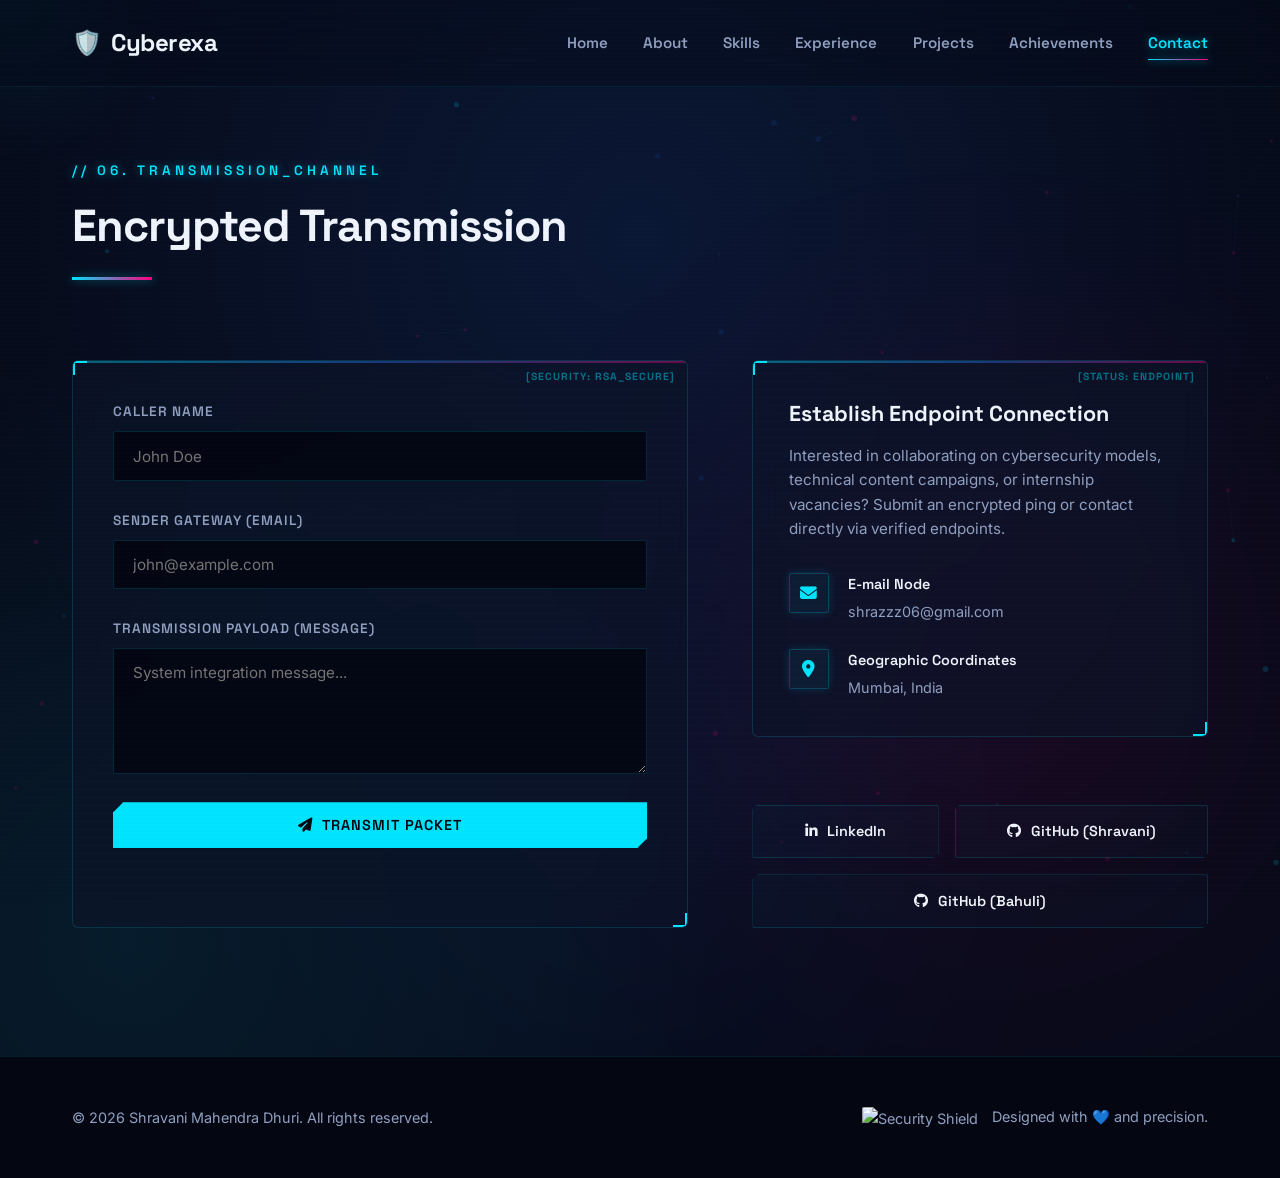
==== commit e59949a6: "Update contact.html" ====
--- a/contact.html
+++ b/contact.html
@@ -132,13 +132,7 @@
                                         <a href="mailto:shrazzz06@gmail.com" class="contact-item-link">shrazzz06@gmail.com</a>
                                     </div>
                                 </li>
-                                <li>
-                                    <span class="contact-icon-wrapper"><i class="fa-solid fa-phone"></i></span>
-                                    <div>
-                                        <h4 class="contact-item-title">Phone Node</h4>
-                                        <a href="tel:+919820350706" class="contact-item-link">+91 98203 50706</a>
-                                    </div>
-                                </li>
+                               
                                 <li>
                                     <span class="contact-icon-wrapper"><i class="fa-solid fa-location-dot"></i></span>
                                     <div>
